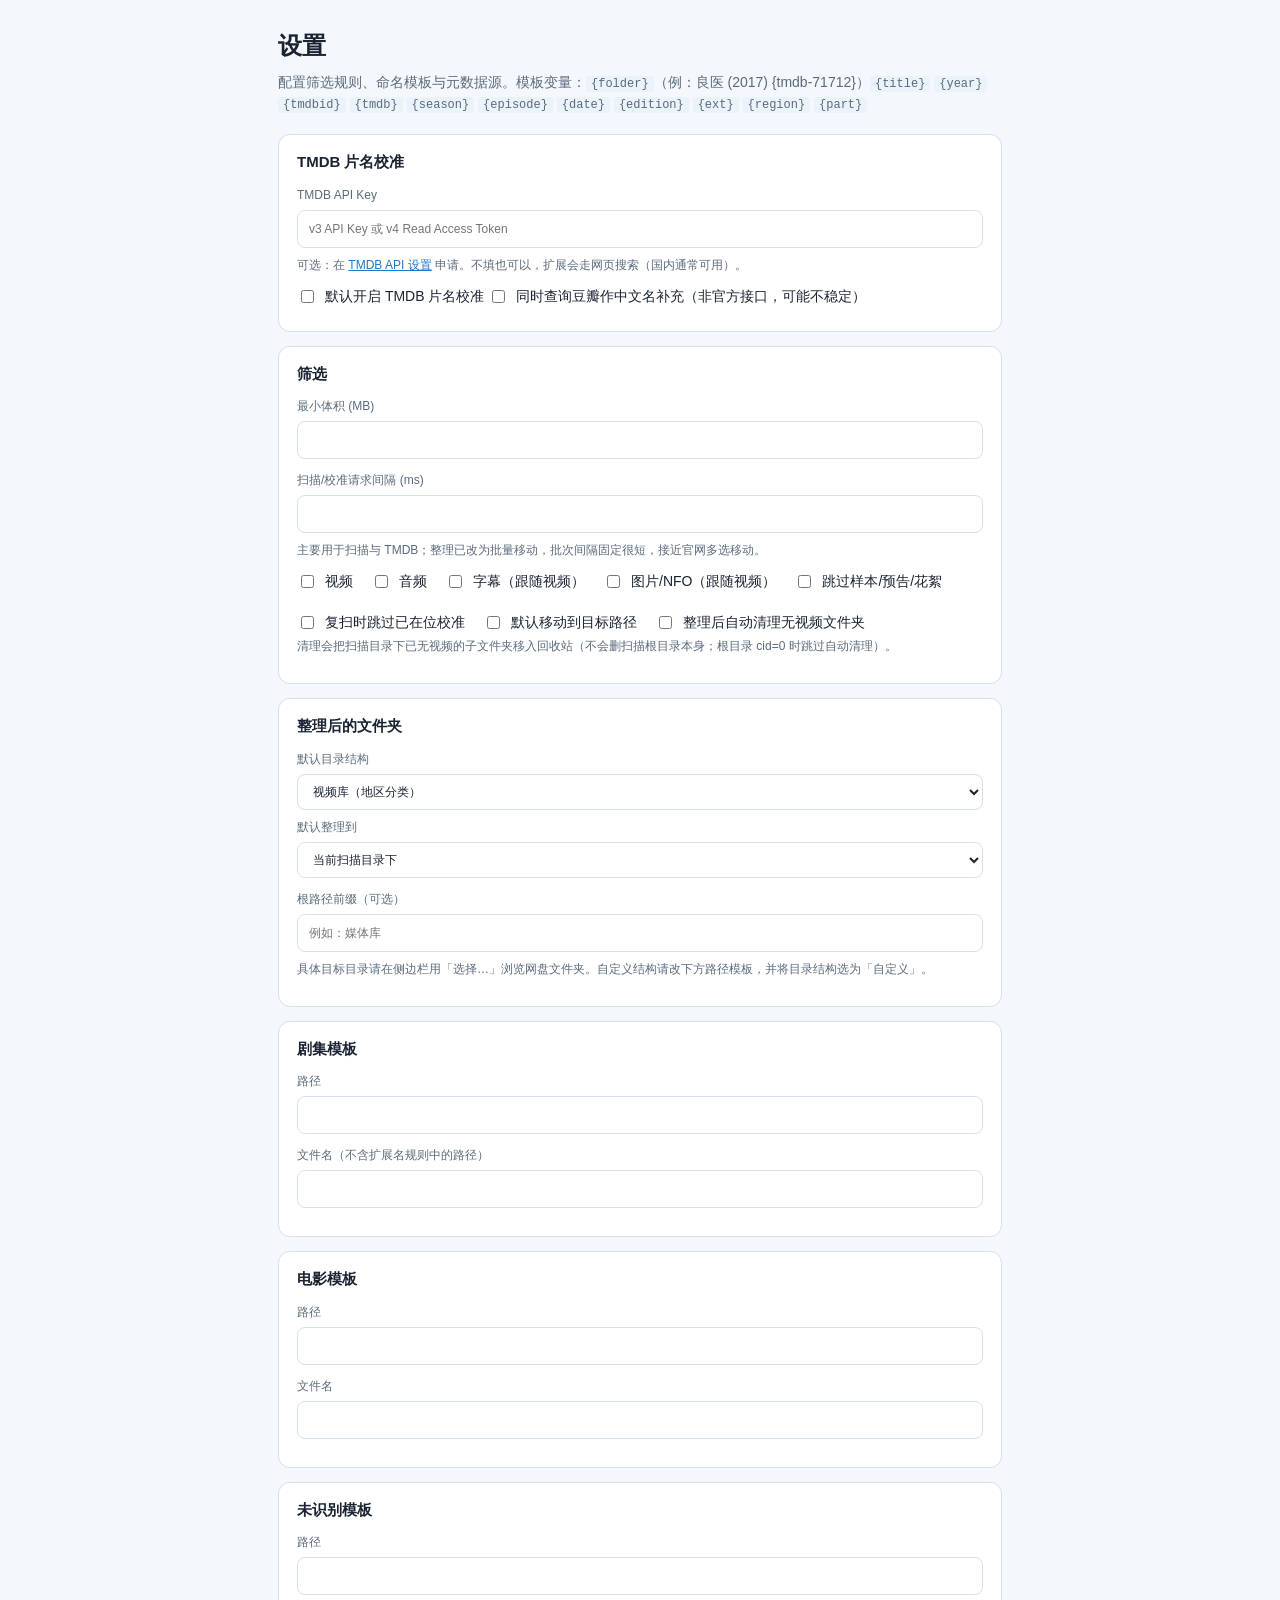
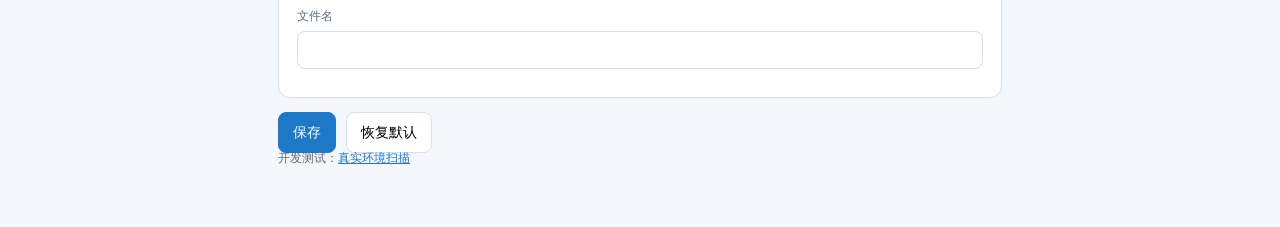
==== options/index.html @ e5c8a72b "Initial release: 115 媒体整理 Chrome MV3 extension. Scan, parse, TMDB-calibrate, and batch organize medi" ====
<!DOCTYPE html>
<html lang="zh-CN">
<head>
  <meta charset="UTF-8" />
  <meta name="viewport" content="width=device-width, initial-scale=1" />
  <title>115 媒体整理 · 设置</title>
  <link rel="stylesheet" href="style.css" />
</head>
<body>
  <main>
    <header>
      <h1>设置</h1>
      <p>配置筛选规则、命名模板与元数据源。模板变量：<code>{folder}</code>（例：良医 (2017) {tmdb-71712}）<code>{title}</code> <code>{year}</code> <code>{tmdbid}</code> <code>{tmdb}</code> <code>{season}</code> <code>{episode}</code> <code>{date}</code> <code>{edition}</code> <code>{ext}</code> <code>{region}</code> <code>{part}</code></p>
    </header>

    <form id="form">
      <section>
        <h2>TMDB 片名校准</h2>
        <label class="row">
          <span>TMDB API Key</span>
          <input id="tmdbApiKey" type="password" autocomplete="off" placeholder="v3 API Key 或 v4 Read Access Token" />
        </label>
        <p class="hint">可选：在 <a href="https://www.themoviedb.org/settings/api" target="_blank" rel="noreferrer">TMDB API 设置</a> 申请。不填也可以，扩展会走网页搜索（国内通常可用）。</p>
        <label class="check">
          <input id="enableMetadata" type="checkbox" />
          <span>默认开启 TMDB 片名校准</span>
        </label>
        <label class="check">
          <input id="preferDouban" type="checkbox" />
          <span>同时查询豆瓣作中文名补充（非官方接口，可能不稳定）</span>
        </label>
      </section>

      <section>
        <h2>筛选</h2>
        <label class="row">
          <span>最小体积 (MB)</span>
          <input id="minSizeMB" type="number" min="0" step="1" />
        </label>
        <label class="row">
          <span>扫描/校准请求间隔 (ms)</span>
          <input id="requestDelayMs" type="number" min="0" step="50" />
        </label>
        <p class="hint">主要用于扫描与 TMDB；整理已改为批量移动，批次间隔固定很短，接近官网多选移动。</p>
        <div class="checks">
          <label class="check"><input id="includeVideo" type="checkbox" /> 视频</label>
          <label class="check"><input id="includeAudio" type="checkbox" /> 音频</label>
          <label class="check"><input id="includeSubtitle" type="checkbox" /> 字幕（跟随视频）</label>
          <label class="check"><input id="includeImage" type="checkbox" /> 图片/NFO（跟随视频）</label>
          <label class="check"><input id="skipJunkMedia" type="checkbox" /> 跳过样本/预告/花絮</label>
          <label class="check"><input id="skipCalibrateOrganized" type="checkbox" /> 复扫时跳过已在位校准</label>
          <label class="check"><input id="moveFiles" type="checkbox" /> 默认移动到目标路径</label>
          <label class="check"><input id="cleanEmptyFolders" type="checkbox" /> 整理后自动清理无视频文件夹</label>
        </div>
        <p class="hint">清理会把扫描目录下已无视频的子文件夹移入回收站（不会删扫描根目录本身；根目录 cid=0 时跳过自动清理）。</p>
      </section>

      <section>
        <h2>整理后的文件夹</h2>
        <label class="row">
          <span>默认目录结构</span>
          <select id="folderLayout"></select>
        </label>
        <p class="hint" id="folderLayoutHint"></p>
        <label class="row">
          <span>默认整理到</span>
          <select id="targetMode">
            <option value="scan">当前扫描目录下</option>
            <option value="cid">指定网盘目录（侧边栏选择）</option>
          </select>
        </label>
        <label class="row">
          <span>根路径前缀（可选）</span>
          <input id="targetBasePath" type="text" placeholder="例如：媒体库" />
        </label>
        <p class="hint">具体目标目录请在侧边栏用「选择…」浏览网盘文件夹。自定义结构请改下方路径模板，并将目录结构选为「自定义」。</p>
      </section>

      <section>
        <h2>剧集模板</h2>
        <label class="row">
          <span>路径</span>
          <input id="tvPathTemplate" type="text" />
        </label>
        <label class="row">
          <span>文件名（不含扩展名规则中的路径）</span>
          <input id="tvNameTemplate" type="text" />
        </label>
      </section>

      <section>
        <h2>电影模板</h2>
        <label class="row">
          <span>路径</span>
          <input id="moviePathTemplate" type="text" />
        </label>
        <label class="row">
          <span>文件名</span>
          <input id="movieNameTemplate" type="text" />
        </label>
      </section>

      <section>
        <h2>未识别模板</h2>
        <label class="row">
          <span>路径</span>
          <input id="unknownPathTemplate" type="text" />
        </label>
        <label class="row">
          <span>文件名</span>
          <input id="unknownNameTemplate" type="text" />
        </label>
      </section>

      <div class="footer">
        <button type="submit" class="btn primary">保存</button>
        <button type="button" id="btnReset" class="btn">恢复默认</button>
        <span id="msg" class="msg"></span>
      </div>
    </form>
    <p class="hint">开发测试：<a id="realTestLink" href="../tools/real-test.html" target="_blank" rel="noreferrer">真实环境扫描</a></p>
  </main>

  <script type="module" src="options.js"></script>
</body>
</html>
---- options/style.css ----
:root {
  --bg: #f4f7fb;
  --surface: #fff;
  --text: #1a2332;
  --muted: #5b6b7c;
  --line: #d7e0ea;
  --primary: #1e78c8;
  --radius: 12px;
  --font: "Segoe UI", "PingFang SC", "Hiragino Sans GB", "Microsoft YaHei", sans-serif;
}

* { box-sizing: border-box; }

body {
  margin: 0;
  font: 14px/1.5 var(--font);
  color: var(--text);
  background:
    radial-gradient(1000px 320px at 10% -20%, #d9ebff 0%, transparent 55%),
    var(--bg);
  min-height: 100vh;
}

main {
  max-width: 760px;
  margin: 0 auto;
  padding: 28px 18px 48px;
}

header h1 {
  margin: 0 0 8px;
  font-size: 24px;
}

header p {
  margin: 0 0 20px;
  color: var(--muted);
}

code {
  background: #eaf2fa;
  padding: 1px 5px;
  border-radius: 4px;
  font-size: 12px;
}

section {
  background: var(--surface);
  border: 1px solid var(--line);
  border-radius: var(--radius);
  padding: 16px 18px;
  margin-bottom: 14px;
}

section h2 {
  margin: 0 0 12px;
  font-size: 15px;
}

.row {
  display: grid;
  gap: 6px;
  margin-bottom: 12px;
  color: var(--muted);
  font-size: 12px;
}

.row input,
.row select {
  width: 100%;
  border: 1px solid var(--line);
  border-radius: 8px;
  padding: 9px 11px;
  font: inherit;
  color: var(--text);
  background: #fff;
}

.hint {
  margin: -4px 0 12px;
  color: var(--muted);
  font-size: 12px;
}

.hint a {
  color: var(--primary);
}

.checks {
  display: flex;
  flex-wrap: wrap;
  gap: 12px 18px;
}

.check {
  display: inline-flex;
  align-items: center;
  gap: 8px;
  margin-bottom: 8px;
}

.footer {
  display: flex;
  align-items: center;
  gap: 10px;
  flex-wrap: wrap;
}

.btn {
  border: 1px solid var(--line);
  background: #fff;
  border-radius: 8px;
  padding: 9px 14px;
  cursor: pointer;
  font: inherit;
}

.btn.primary {
  background: var(--primary);
  border-color: var(--primary);
  color: #fff;
}

.msg {
  color: var(--muted);
  font-size: 13px;
}

.msg.ok { color: #2a7a4b; }
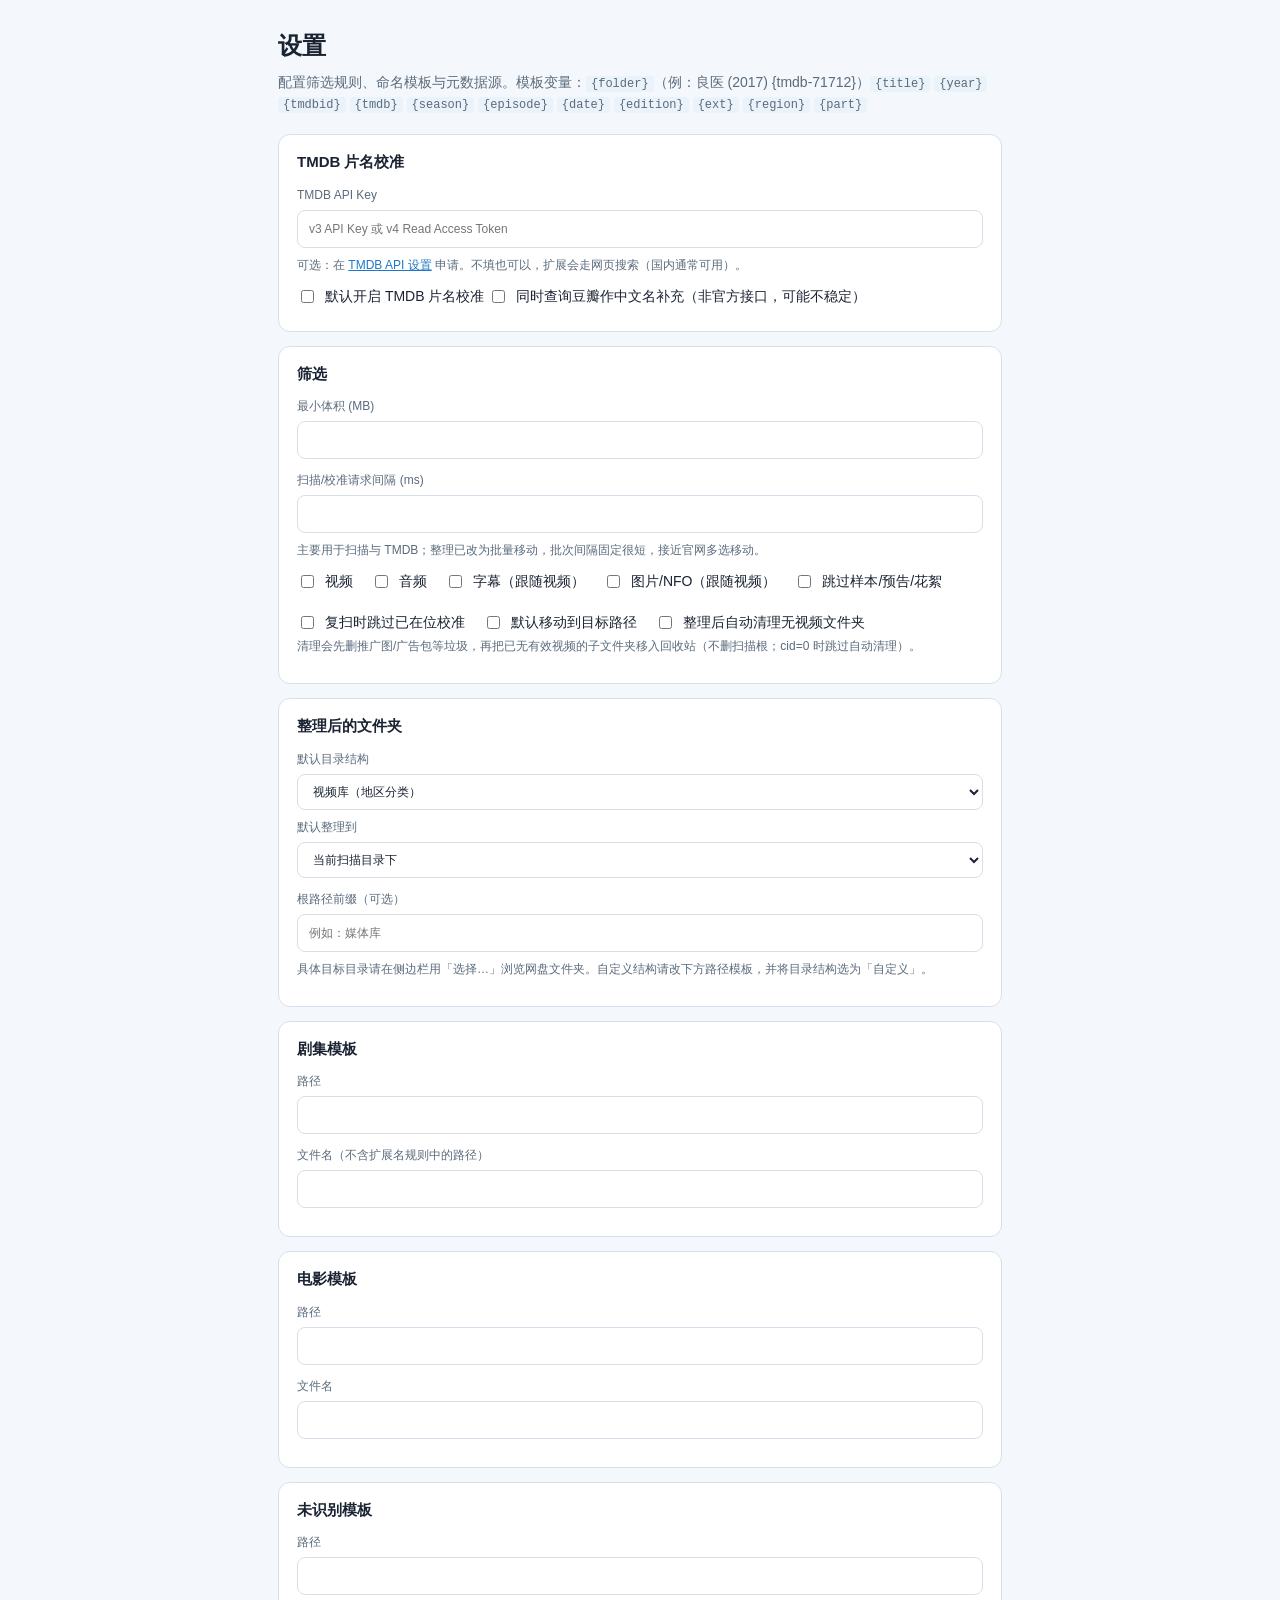
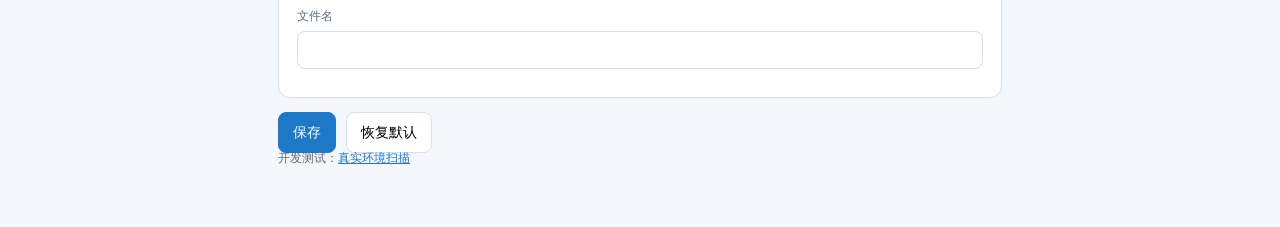
==== commit 8516aead: "Harden ad cleanup and organize reliability through 0.0.49. Detect promo dumps by name and ≤30MB stub" ====
--- a/options/index.html
+++ b/options/index.html
@@ -52,7 +52,7 @@
           <label class="check"><input id="moveFiles" type="checkbox" /> 默认移动到目标路径</label>
           <label class="check"><input id="cleanEmptyFolders" type="checkbox" /> 整理后自动清理无视频文件夹</label>
         </div>
-        <p class="hint">清理会把扫描目录下已无视频的子文件夹移入回收站（不会删扫描根目录本身；根目录 cid=0 时跳过自动清理）。</p>
+        <p class="hint">清理会先删推广图/广告包等垃圾，再把已无有效视频的子文件夹移入回收站（不删扫描根；cid=0 时跳过自动清理）。</p>
       </section>
 
       <section>
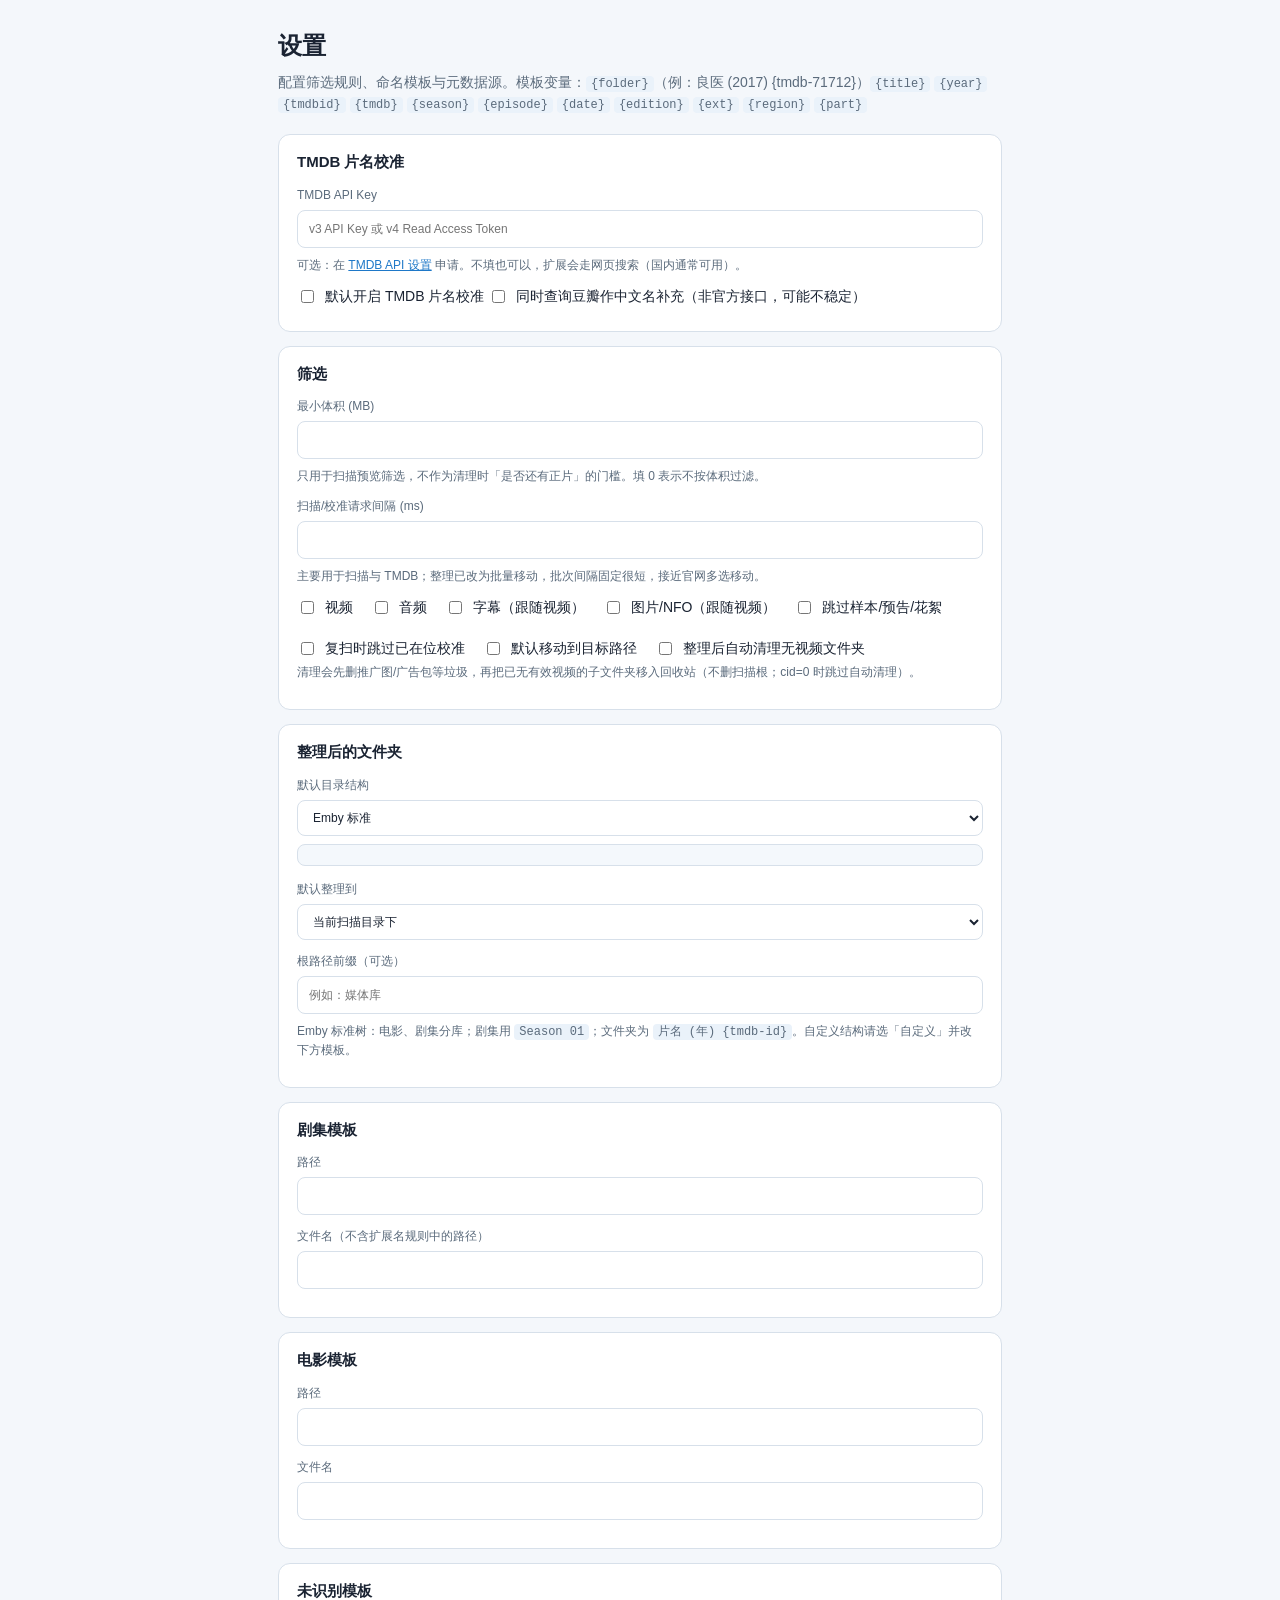
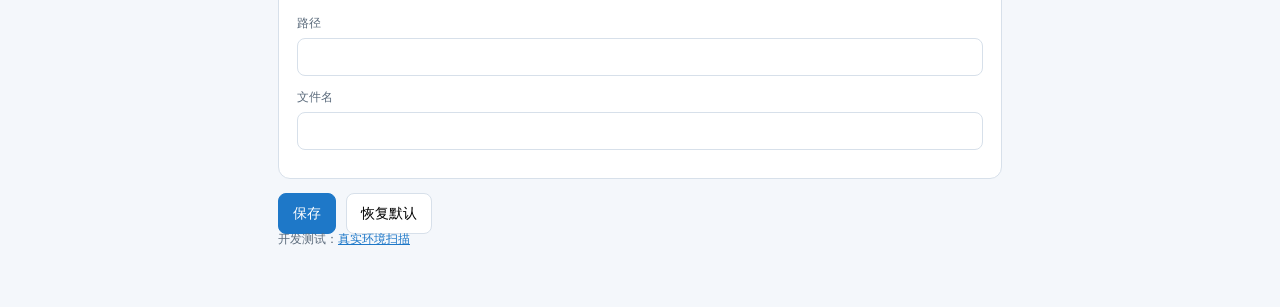
==== commit b3342253: "Ship 0.0.50 with Emby library trees and clearer empty states. Default organize layout now matches Em" ====
--- a/options/index.html
+++ b/options/index.html
@@ -37,6 +37,7 @@
           <span>最小体积 (MB)</span>
           <input id="minSizeMB" type="number" min="0" step="1" />
         </label>
+        <p class="hint">只用于扫描预览筛选，不作为清理时「是否还有正片」的门槛。填 0 表示不按体积过滤。</p>
         <label class="row">
           <span>扫描/校准请求间隔 (ms)</span>
           <input id="requestDelayMs" type="number" min="0" step="50" />
@@ -62,6 +63,7 @@
           <select id="folderLayout"></select>
         </label>
         <p class="hint" id="folderLayoutHint"></p>
+        <pre class="layout-tree" id="folderLayoutTree" aria-label="Emby 目录树预览"></pre>
         <label class="row">
           <span>默认整理到</span>
           <select id="targetMode">
@@ -73,9 +75,10 @@
           <span>根路径前缀（可选）</span>
           <input id="targetBasePath" type="text" placeholder="例如：媒体库" />
         </label>
-        <p class="hint">具体目标目录请在侧边栏用「选择…」浏览网盘文件夹。自定义结构请改下方路径模板，并将目录结构选为「自定义」。</p>
+        <p class="hint">Emby 标准树：电影、剧集分库；剧集用 <code>Season 01</code>；文件夹为 <code>片名 (年) {tmdb-id}</code>。自定义结构请选「自定义」并改下方模板。</p>
       </section>
 
+      <div id="templateSections">
       <section>
         <h2>剧集模板</h2>
         <label class="row">
@@ -111,6 +114,7 @@
           <input id="unknownNameTemplate" type="text" />
         </label>
       </section>
+      </div>
 
       <div class="footer">
         <button type="submit" class="btn primary">保存</button>
--- a/options/style.css
+++ b/options/style.css
@@ -86,6 +86,24 @@
   color: var(--primary);
 }
 
+.layout-tree {
+  margin: 0 0 14px;
+  padding: 10px 12px;
+  background: #f4f8fc;
+  border: 1px solid var(--line);
+  border-radius: 8px;
+  font-family: ui-monospace, "SF Mono", Menlo, Consolas, monospace;
+  font-size: 12px;
+  line-height: 1.45;
+  color: var(--text);
+  white-space: pre;
+  overflow-x: auto;
+}
+
+#templateSections[hidden] {
+  display: none;
+}
+
 .checks {
   display: flex;
   flex-wrap: wrap;
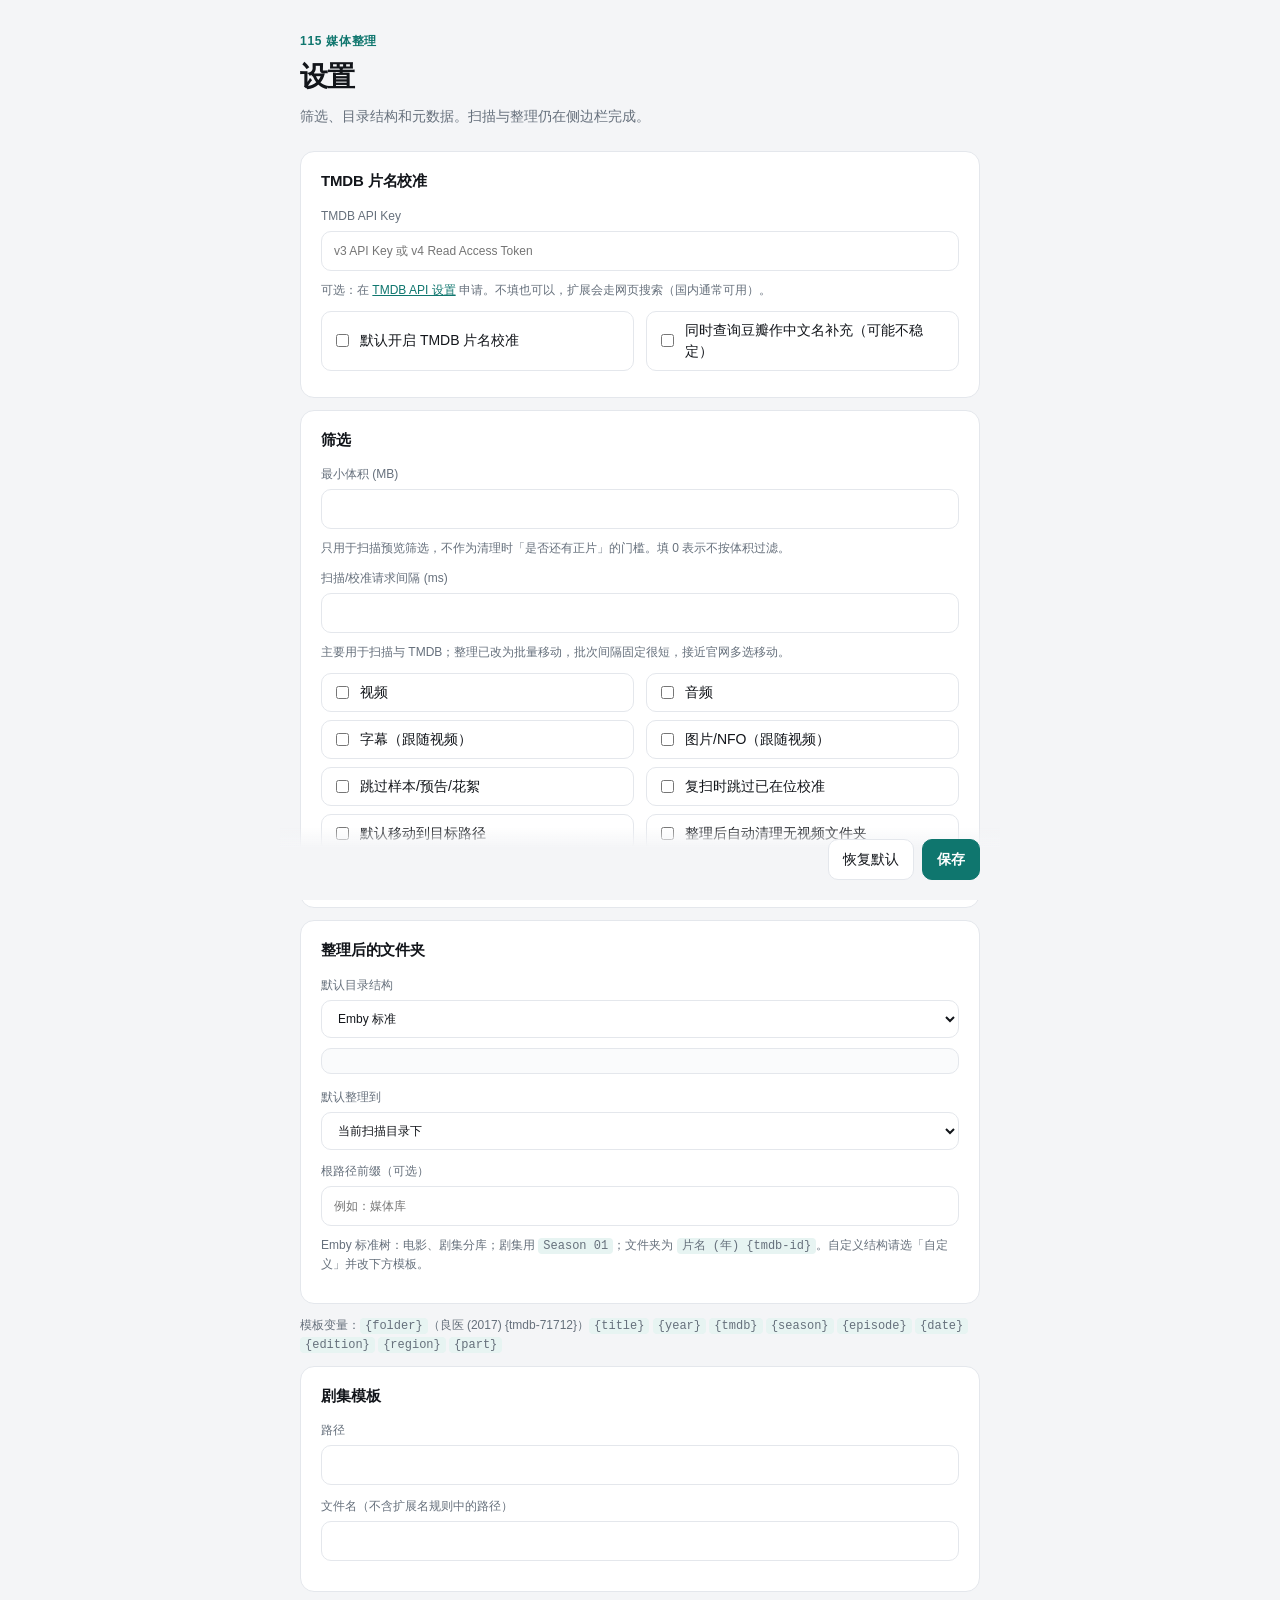
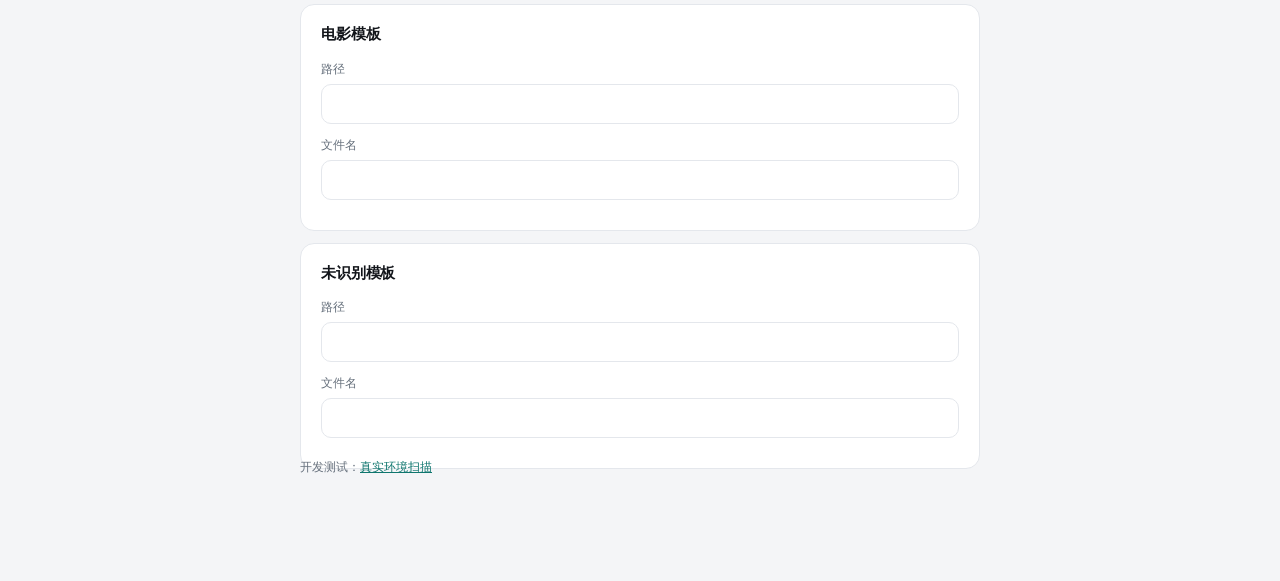
==== commit 108dc891: "Tighten the organizer UI so scan results stay readable. Keep the work row, filters, and destination " ====
--- a/options/index.html
+++ b/options/index.html
@@ -9,8 +9,9 @@
 <body>
   <main>
     <header>
+      <p class="eyebrow">115 媒体整理</p>
       <h1>设置</h1>
-      <p>配置筛选规则、命名模板与元数据源。模板变量：<code>{folder}</code>（例：良医 (2017) {tmdb-71712}）<code>{title}</code> <code>{year}</code> <code>{tmdbid}</code> <code>{tmdb}</code> <code>{season}</code> <code>{episode}</code> <code>{date}</code> <code>{edition}</code> <code>{ext}</code> <code>{region}</code> <code>{part}</code></p>
+      <p>筛选、目录结构和元数据。扫描与整理仍在侧边栏完成。</p>
     </header>
 
     <form id="form">
@@ -21,14 +22,16 @@
           <input id="tmdbApiKey" type="password" autocomplete="off" placeholder="v3 API Key 或 v4 Read Access Token" />
         </label>
         <p class="hint">可选：在 <a href="https://www.themoviedb.org/settings/api" target="_blank" rel="noreferrer">TMDB API 设置</a> 申请。不填也可以，扩展会走网页搜索（国内通常可用）。</p>
-        <label class="check">
-          <input id="enableMetadata" type="checkbox" />
-          <span>默认开启 TMDB 片名校准</span>
-        </label>
-        <label class="check">
-          <input id="preferDouban" type="checkbox" />
-          <span>同时查询豆瓣作中文名补充（非官方接口，可能不稳定）</span>
-        </label>
+        <div class="checks">
+          <label class="check">
+            <input id="enableMetadata" type="checkbox" />
+            <span>默认开启 TMDB 片名校准</span>
+          </label>
+          <label class="check">
+            <input id="preferDouban" type="checkbox" />
+            <span>同时查询豆瓣作中文名补充（可能不稳定）</span>
+          </label>
+        </div>
       </section>
 
       <section>
@@ -79,6 +82,7 @@
       </section>
 
       <div id="templateSections">
+      <p class="hint template-vars">模板变量：<code>{folder}</code>（良医 (2017) {tmdb-71712}）<code>{title}</code> <code>{year}</code> <code>{tmdb}</code> <code>{season}</code> <code>{episode}</code> <code>{date}</code> <code>{edition}</code> <code>{region}</code> <code>{part}</code></p>
       <section>
         <h2>剧集模板</h2>
         <label class="row">
@@ -117,9 +121,11 @@
       </div>
 
       <div class="footer">
-        <button type="submit" class="btn primary">保存</button>
-        <button type="button" id="btnReset" class="btn">恢复默认</button>
         <span id="msg" class="msg"></span>
+        <div class="footer-actions">
+          <button type="button" id="btnReset" class="btn">恢复默认</button>
+          <button type="submit" class="btn primary">保存</button>
+        </div>
       </div>
     </form>
     <p class="hint">开发测试：<a id="realTestLink" href="../tools/real-test.html" target="_blank" rel="noreferrer">真实环境扫描</a></p>
--- a/options/style.css
+++ b/options/style.css
@@ -1,12 +1,15 @@
 :root {
-  --bg: #f4f7fb;
+  --bg: #f4f5f7;
   --surface: #fff;
-  --text: #1a2332;
-  --muted: #5b6b7c;
-  --line: #d7e0ea;
-  --primary: #1e78c8;
-  --radius: 12px;
-  --font: "Segoe UI", "PingFang SC", "Hiragino Sans GB", "Microsoft YaHei", sans-serif;
+  --text: #12151a;
+  --muted: #66707c;
+  --line: #e4e7ec;
+  --primary: #0f766e;
+  --primary-hover: #0b5f59;
+  --primary-soft: #e7f4f2;
+  --radius: 14px;
+  --font: "SF Pro Text", "Segoe UI", "PingFang SC", "Hiragino Sans GB", "Microsoft YaHei", sans-serif;
+  --focus: 0 0 0 3px rgba(15, 118, 110, 0.22);
 }
 
 * { box-sizing: border-box; }
@@ -15,30 +18,40 @@
   margin: 0;
   font: 14px/1.5 var(--font);
   color: var(--text);
-  background:
-    radial-gradient(1000px 320px at 10% -20%, #d9ebff 0%, transparent 55%),
-    var(--bg);
+  background: var(--bg);
   min-height: 100vh;
+  -webkit-font-smoothing: antialiased;
 }
 
 main {
-  max-width: 760px;
+  max-width: 720px;
   margin: 0 auto;
-  padding: 28px 18px 48px;
+  padding: 32px 20px 96px;
+}
+
+header .eyebrow {
+  margin: 0 0 6px;
+  color: var(--primary);
+  font-size: 12px;
+  font-weight: 600;
+  letter-spacing: 0.06em;
 }
 
 header h1 {
   margin: 0 0 8px;
-  font-size: 24px;
+  font-size: 28px;
+  letter-spacing: -0.03em;
+  font-weight: 650;
 }
 
 header p {
-  margin: 0 0 20px;
-  color: var(--muted);
+  margin: 0 0 24px;
+  color: var(--muted);
+  max-width: 42em;
 }
 
 code {
-  background: #eaf2fa;
+  background: var(--primary-soft);
   padding: 1px 5px;
   border-radius: 4px;
   font-size: 12px;
@@ -48,13 +61,16 @@
   background: var(--surface);
   border: 1px solid var(--line);
   border-radius: var(--radius);
-  padding: 16px 18px;
-  margin-bottom: 14px;
+  padding: 18px 20px;
+  margin-bottom: 12px;
 }
 
 section h2 {
-  margin: 0 0 12px;
+  margin: 0 0 14px;
   font-size: 15px;
+  font-weight: 650;
+  letter-spacing: -0.01em;
+  color: var(--text);
 }
 
 .row {
@@ -69,33 +85,40 @@
 .row select {
   width: 100%;
   border: 1px solid var(--line);
-  border-radius: 8px;
-  padding: 9px 11px;
+  border-radius: 10px;
+  padding: 10px 12px;
   font: inherit;
   color: var(--text);
   background: #fff;
 }
 
+.row input:focus,
+.row select:focus {
+  outline: none;
+  border-color: var(--primary);
+  box-shadow: var(--focus);
+}
+
 .hint {
-  margin: -4px 0 12px;
-  color: var(--muted);
-  font-size: 12px;
-}
-
-.hint a {
-  color: var(--primary);
-}
+  margin: -2px 0 12px;
+  color: var(--muted);
+  font-size: 12px;
+  line-height: 1.5;
+}
+
+.hint a { color: var(--primary); }
+.template-vars { margin: 0 0 12px; }
 
 .layout-tree {
   margin: 0 0 14px;
-  padding: 10px 12px;
-  background: #f4f8fc;
-  border: 1px solid var(--line);
-  border-radius: 8px;
+  padding: 12px 14px;
+  background: #fafbfc;
+  border: 1px solid var(--line);
+  border-radius: 10px;
   font-family: ui-monospace, "SF Mono", Menlo, Consolas, monospace;
   font-size: 12px;
-  line-height: 1.45;
-  color: var(--text);
+  line-height: 1.5;
+  color: var(--muted);
   white-space: pre;
   overflow-x: auto;
 }
@@ -105,43 +128,79 @@
 }
 
 .checks {
-  display: flex;
-  flex-wrap: wrap;
-  gap: 12px 18px;
+  display: grid;
+  grid-template-columns: repeat(auto-fill, minmax(220px, 1fr));
+  gap: 8px 12px;
+  margin: 4px 0 8px;
 }
 
 .check {
   display: inline-flex;
   align-items: center;
   gap: 8px;
-  margin-bottom: 8px;
+  margin: 0;
+  padding: 8px 10px;
+  border: 1px solid var(--line);
+  border-radius: 10px;
+  background: #fff;
+}
+
+.check:has(input:checked) {
+  border-color: transparent;
+  background: var(--primary-soft);
+}
+
+.check input {
+  accent-color: var(--primary);
 }
 
 .footer {
+  position: sticky;
+  bottom: 0;
   display: flex;
   align-items: center;
-  gap: 10px;
+  justify-content: space-between;
+  gap: 12px;
   flex-wrap: wrap;
+  margin: 8px -20px -96px;
+  padding: 12px 20px 20px;
+  background: linear-gradient(180deg, transparent, var(--bg) 28%);
+}
+
+.footer-actions {
+  display: flex;
+  gap: 8px;
+  margin-left: auto;
 }
 
 .btn {
   border: 1px solid var(--line);
   background: #fff;
-  border-radius: 8px;
+  border-radius: 10px;
   padding: 9px 14px;
   cursor: pointer;
   font: inherit;
-}
+  color: var(--text);
+}
+
+.btn:hover { background: #eef0f3; }
 
 .btn.primary {
   background: var(--primary);
   border-color: var(--primary);
   color: #fff;
-}
+  font-weight: 600;
+}
+
+.btn.primary:hover { background: var(--primary-hover); }
 
 .msg {
   color: var(--muted);
   font-size: 13px;
 }
 
-.msg.ok { color: #2a7a4b; }
+.msg.ok { color: #2f7a4f; }
+
+@media (prefers-reduced-motion: reduce) {
+  * { transition: none !important; }
+}
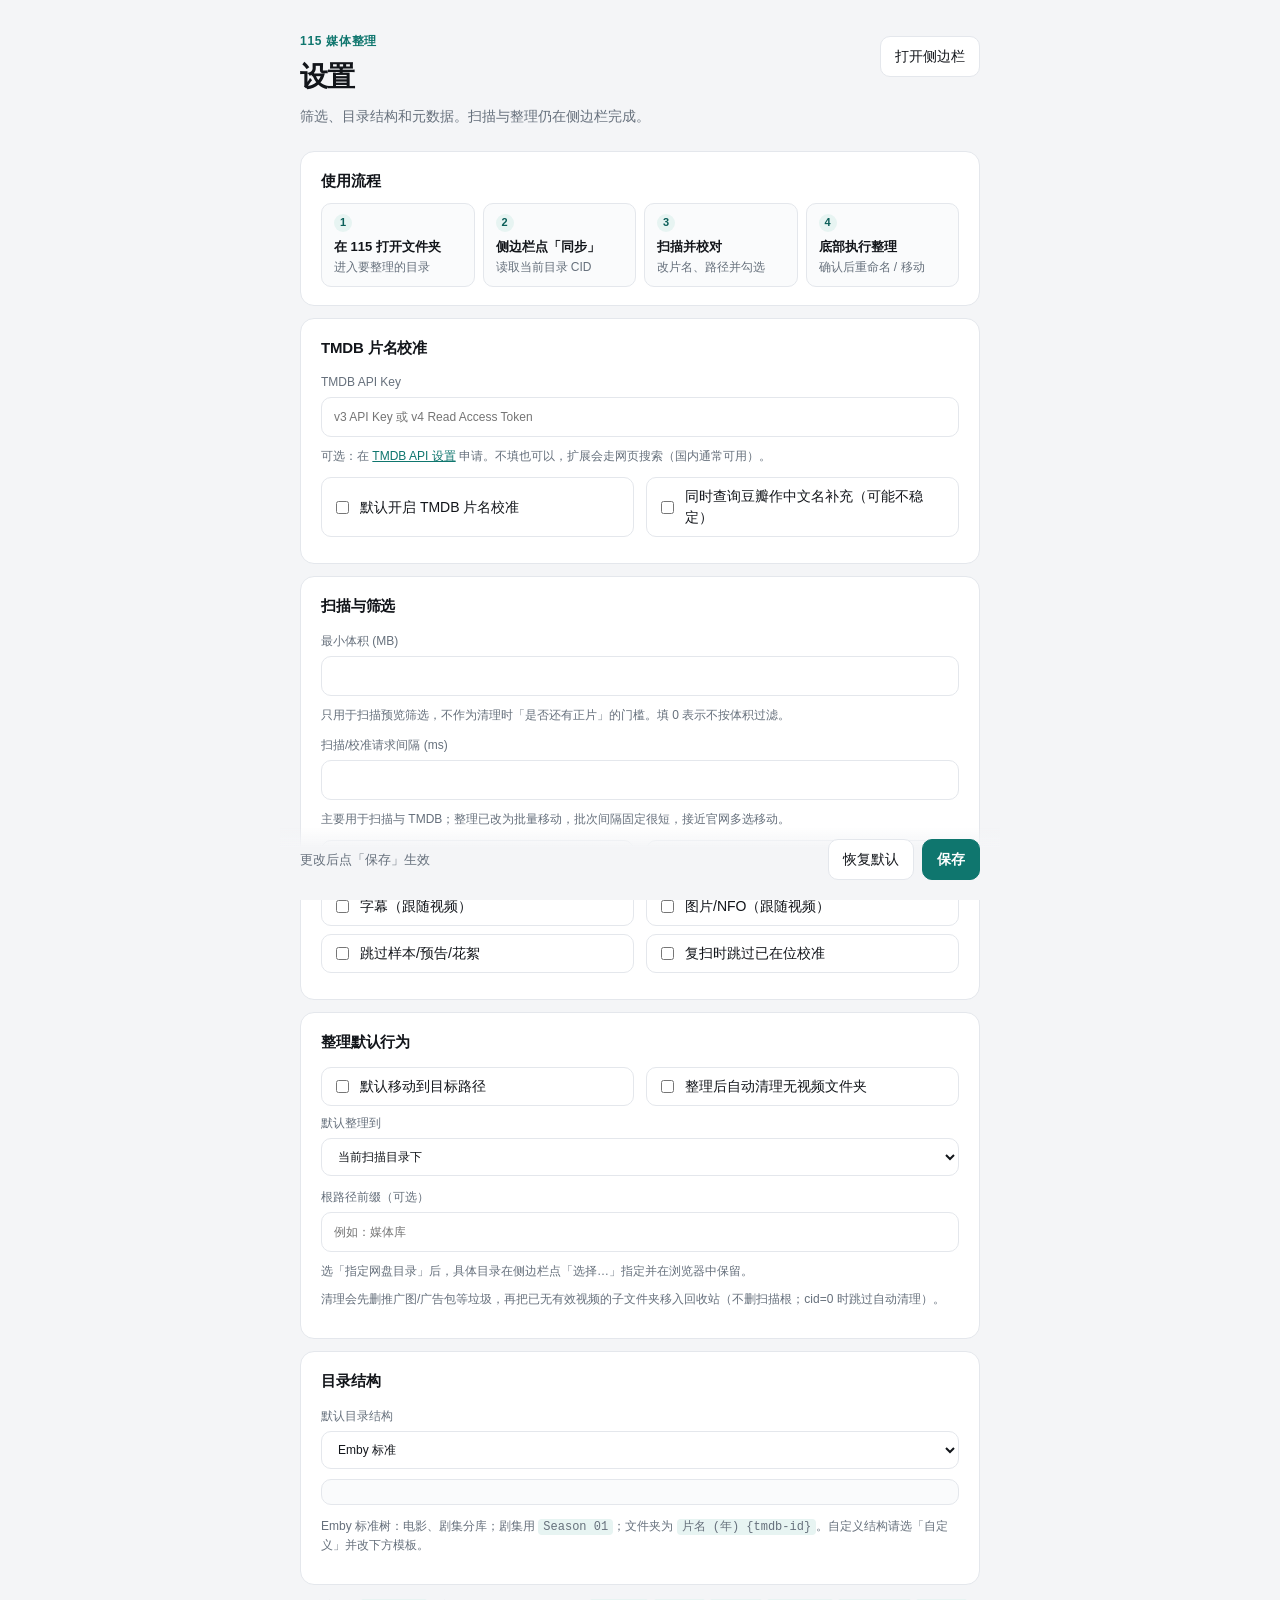
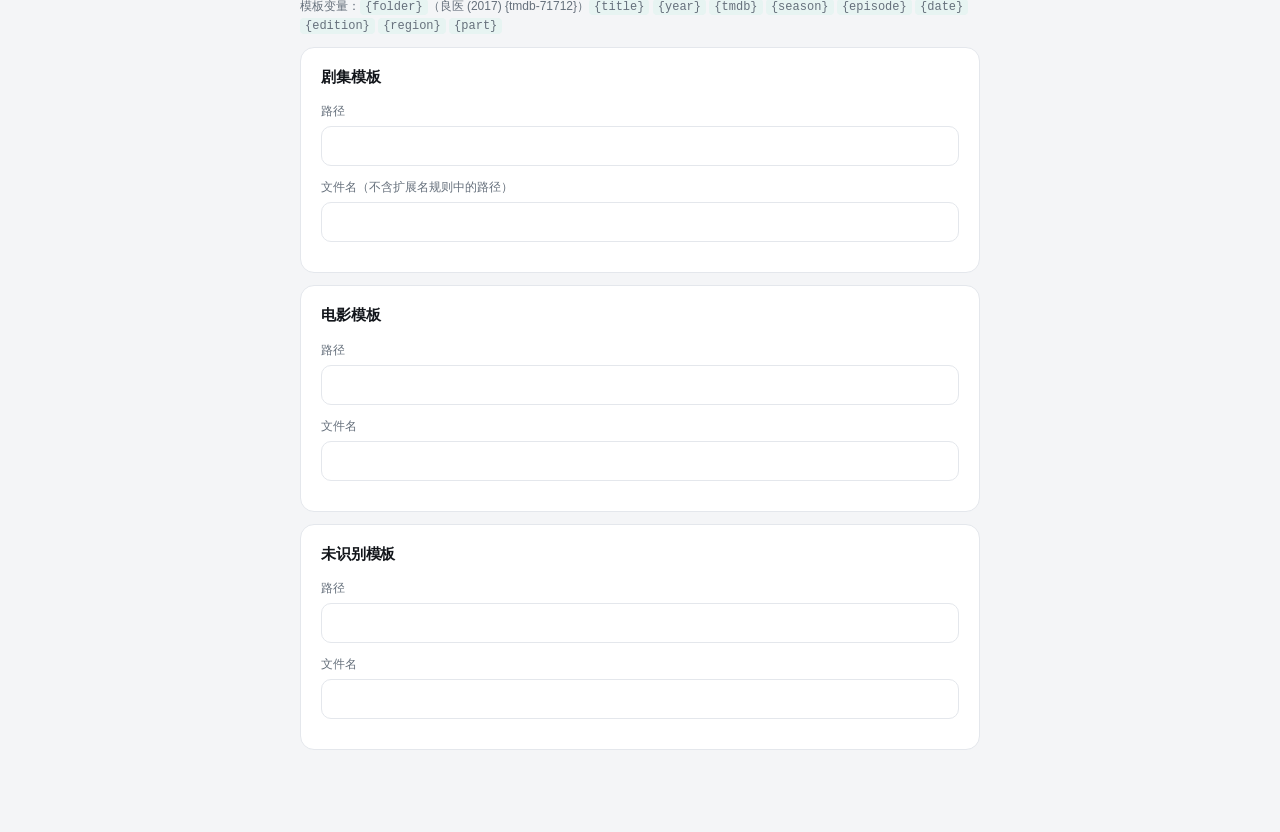
==== commit dc1cdb98: "Ship 0.0.52: progress bar tri-state, view filters, dead code cleanup" ====
--- a/options/index.html
+++ b/options/index.html
@@ -9,10 +9,25 @@
 <body>
   <main>
     <header>
-      <p class="eyebrow">115 媒体整理</p>
-      <h1>设置</h1>
-      <p>筛选、目录结构和元数据。扫描与整理仍在侧边栏完成。</p>
+      <div class="header-copy">
+        <p class="eyebrow">115 媒体整理</p>
+        <h1>设置</h1>
+        <p>筛选、目录结构和元数据。扫描与整理仍在侧边栏完成。</p>
+      </div>
+      <div class="header-actions">
+        <button type="button" id="btnOpenSidePanel" class="btn">打开侧边栏</button>
+      </div>
     </header>
+
+    <section class="usage">
+      <h2>使用流程</h2>
+      <ol class="steps">
+        <li><strong>在 115 打开文件夹</strong><span>进入要整理的目录</span></li>
+        <li><strong>侧边栏点「同步」</strong><span>读取当前目录 CID</span></li>
+        <li><strong>扫描并校对</strong><span>改片名、路径并勾选</span></li>
+        <li><strong>底部执行整理</strong><span>确认后重命名 / 移动</span></li>
+      </ol>
+    </section>
 
     <form id="form">
       <section>
@@ -35,7 +50,7 @@
       </section>
 
       <section>
-        <h2>筛选</h2>
+        <h2>扫描与筛选</h2>
         <label class="row">
           <span>最小体积 (MB)</span>
           <input id="minSizeMB" type="number" min="0" step="1" />
@@ -53,31 +68,38 @@
           <label class="check"><input id="includeImage" type="checkbox" /> 图片/NFO（跟随视频）</label>
           <label class="check"><input id="skipJunkMedia" type="checkbox" /> 跳过样本/预告/花絮</label>
           <label class="check"><input id="skipCalibrateOrganized" type="checkbox" /> 复扫时跳过已在位校准</label>
+        </div>
+      </section>
+
+      <section>
+        <h2>整理默认行为</h2>
+        <div class="checks">
           <label class="check"><input id="moveFiles" type="checkbox" /> 默认移动到目标路径</label>
           <label class="check"><input id="cleanEmptyFolders" type="checkbox" /> 整理后自动清理无视频文件夹</label>
         </div>
+        <label class="row">
+          <span>默认整理到</span>
+          <select id="targetMode">
+            <option value="scan">当前扫描目录下</option>
+            <option value="cid">指定网盘目录（在侧边栏选择）</option>
+          </select>
+        </label>
+        <label class="row">
+          <span>根路径前缀（可选）</span>
+          <input id="targetBasePath" type="text" placeholder="例如：媒体库" />
+        </label>
+        <p class="hint">选「指定网盘目录」后，具体目录在侧边栏点「选择…」指定并在浏览器中保留。</p>
         <p class="hint">清理会先删推广图/广告包等垃圾，再把已无有效视频的子文件夹移入回收站（不删扫描根；cid=0 时跳过自动清理）。</p>
       </section>
 
       <section>
-        <h2>整理后的文件夹</h2>
+        <h2>目录结构</h2>
         <label class="row">
           <span>默认目录结构</span>
           <select id="folderLayout"></select>
         </label>
         <p class="hint" id="folderLayoutHint"></p>
         <pre class="layout-tree" id="folderLayoutTree" aria-label="Emby 目录树预览"></pre>
-        <label class="row">
-          <span>默认整理到</span>
-          <select id="targetMode">
-            <option value="scan">当前扫描目录下</option>
-            <option value="cid">指定网盘目录（侧边栏选择）</option>
-          </select>
-        </label>
-        <label class="row">
-          <span>根路径前缀（可选）</span>
-          <input id="targetBasePath" type="text" placeholder="例如：媒体库" />
-        </label>
         <p class="hint">Emby 标准树：电影、剧集分库；剧集用 <code>Season 01</code>；文件夹为 <code>片名 (年) {tmdb-id}</code>。自定义结构请选「自定义」并改下方模板。</p>
       </section>
 
@@ -121,14 +143,13 @@
       </div>
 
       <div class="footer">
-        <span id="msg" class="msg"></span>
+        <span id="msg" class="msg">更改后点「保存」生效</span>
         <div class="footer-actions">
           <button type="button" id="btnReset" class="btn">恢复默认</button>
           <button type="submit" class="btn primary">保存</button>
         </div>
       </div>
     </form>
-    <p class="hint">开发测试：<a id="realTestLink" href="../tools/real-test.html" target="_blank" rel="noreferrer">真实环境扫描</a></p>
   </main>
 
   <script type="module" src="options.js"></script>
--- a/options/style.css
+++ b/options/style.css
@@ -29,6 +29,20 @@
   padding: 32px 20px 96px;
 }
 
+header {
+  display: flex;
+  align-items: flex-start;
+  justify-content: space-between;
+  gap: 16px;
+  flex-wrap: wrap;
+}
+
+.header-actions {
+  display: flex;
+  gap: 8px;
+  padding-top: 4px;
+}
+
 header .eyebrow {
   margin: 0 0 6px;
   color: var(--primary);
@@ -48,6 +62,57 @@
   margin: 0 0 24px;
   color: var(--muted);
   max-width: 42em;
+}
+
+.usage h2 {
+  margin-bottom: 10px;
+}
+
+.steps {
+  list-style: none;
+  counter-reset: step;
+  margin: 0;
+  padding: 0;
+  display: grid;
+  grid-template-columns: repeat(auto-fit, minmax(150px, 1fr));
+  gap: 8px;
+}
+
+.steps li {
+  display: flex;
+  flex-direction: column;
+  gap: 3px;
+  padding: 10px 12px;
+  border: 1px solid var(--line);
+  border-radius: 10px;
+  background: #fafbfc;
+}
+
+.steps li::before {
+  counter-increment: step;
+  content: counter(step);
+  display: inline-flex;
+  align-items: center;
+  justify-content: center;
+  width: 18px;
+  height: 18px;
+  margin-bottom: 2px;
+  border-radius: 50%;
+  background: var(--primary-soft);
+  color: var(--primary-hover);
+  font-size: 11px;
+  font-weight: 650;
+}
+
+.steps li strong {
+  font-size: 13px;
+  color: var(--text);
+}
+
+.steps li span {
+  color: var(--muted);
+  font-size: 12px;
+  line-height: 1.4;
 }
 
 code {
@@ -185,6 +250,11 @@
 
 .btn:hover { background: #eef0f3; }
 
+.btn:disabled {
+  opacity: 0.5;
+  cursor: not-allowed;
+}
+
 .btn.primary {
   background: var(--primary);
   border-color: var(--primary);
@@ -200,6 +270,7 @@
 }
 
 .msg.ok { color: #2f7a4f; }
+.msg.warn { color: #9a6700; }
 
 @media (prefers-reduced-motion: reduce) {
   * { transition: none !important; }
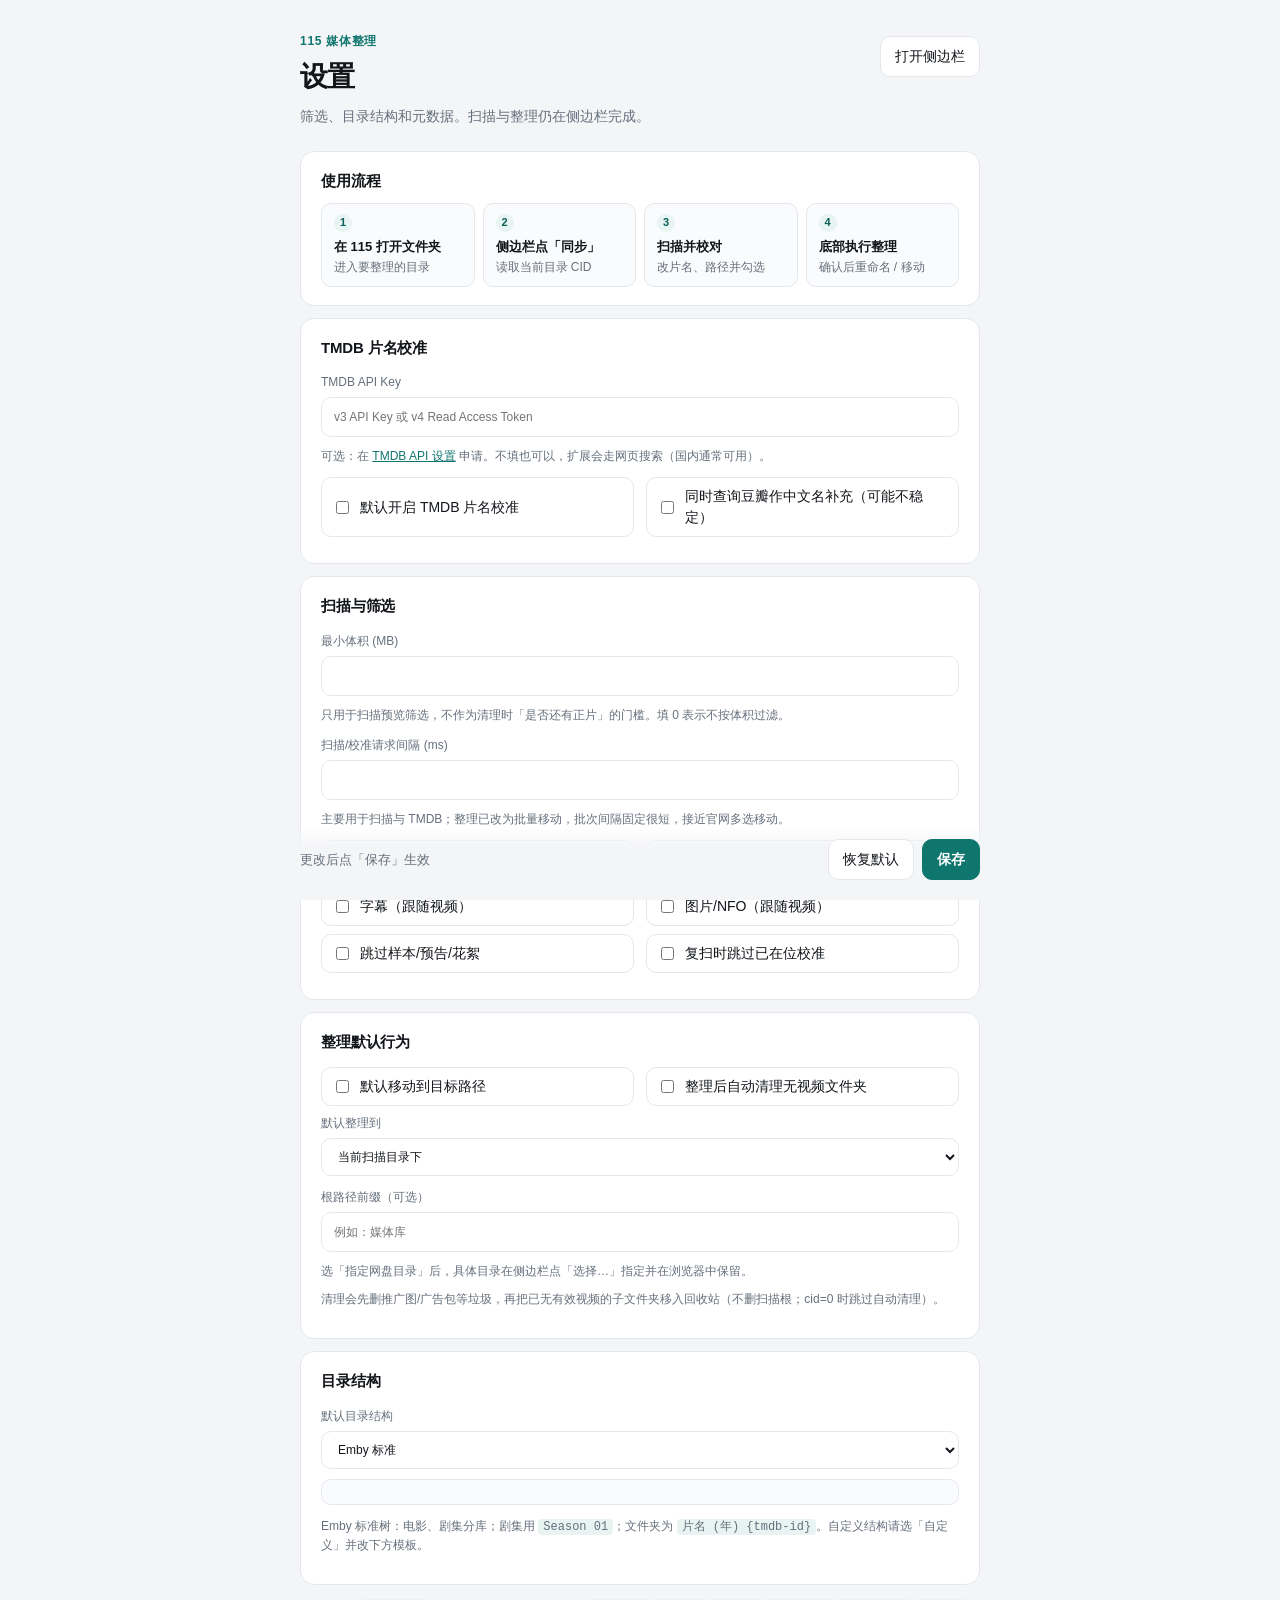
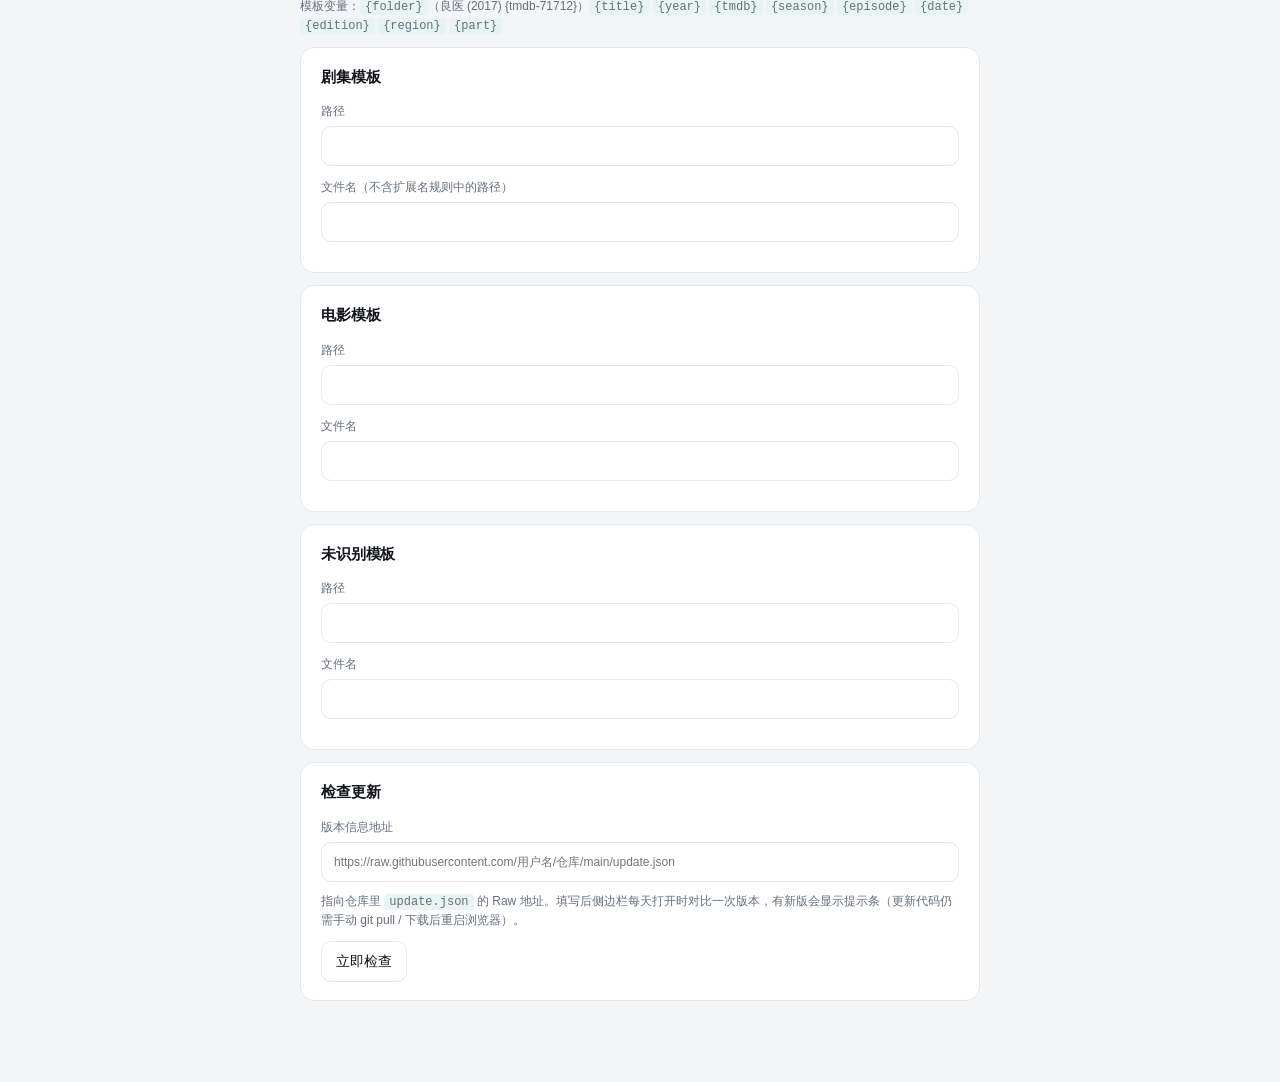
==== commit 46daacb4: "0.0.56：GitHub 版本检查提醒（update.json + 侧边栏提示条 + 设置页手动检查）" ====
--- a/options/index.html
+++ b/options/index.html
@@ -142,6 +142,18 @@
       </section>
       </div>
 
+      <section>
+        <h2>检查更新</h2>
+        <label class="row">
+          <span>版本信息地址</span>
+          <input id="updateCheckUrl" type="text" placeholder="https://raw.githubusercontent.com/用户名/仓库/main/update.json" />
+        </label>
+        <p class="hint">指向仓库里 <code>update.json</code> 的 Raw 地址。填写后侧边栏每天打开时对比一次版本，有新版会显示提示条（更新代码仍需手动 git pull / 下载后重启浏览器）。</p>
+        <div class="footer-actions">
+          <button type="button" id="btnCheckUpdate" class="btn">立即检查</button>
+        </div>
+      </section>
+
       <div class="footer">
         <span id="msg" class="msg">更改后点「保存」生效</span>
         <div class="footer-actions">
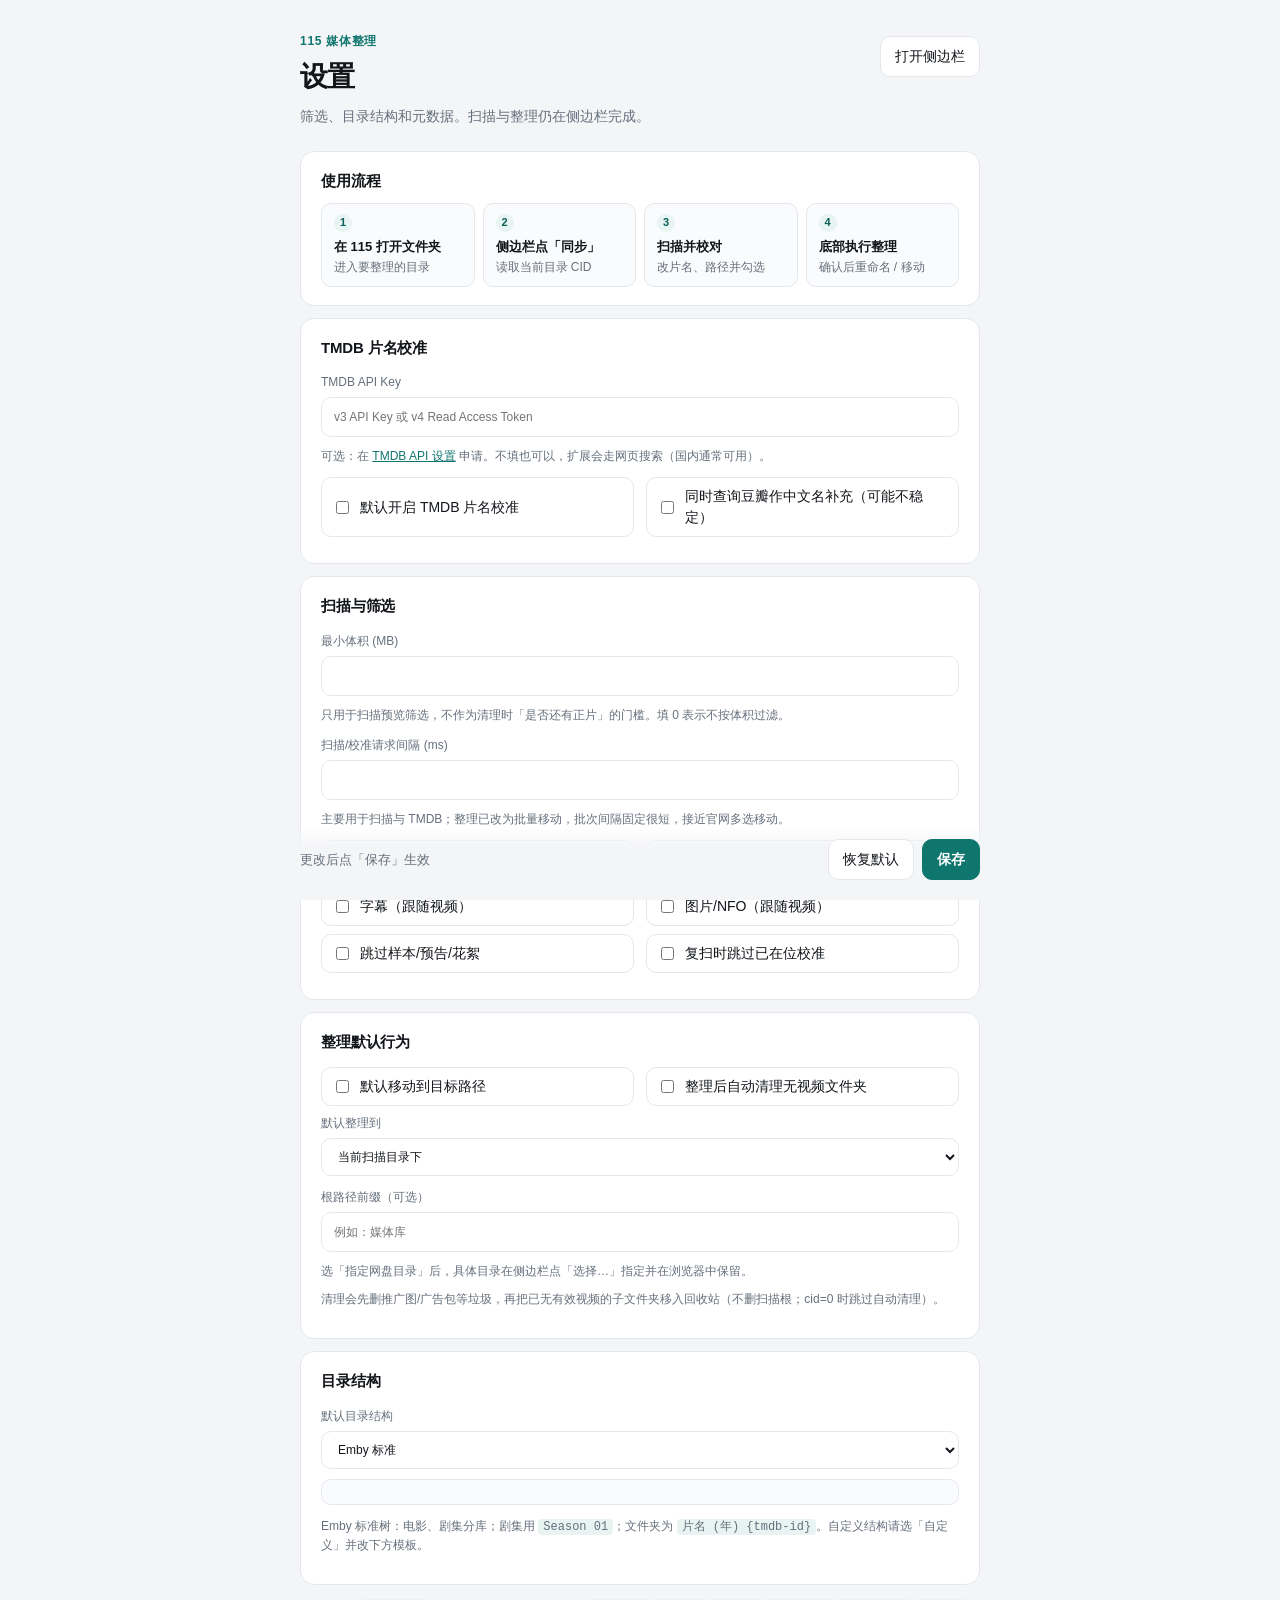
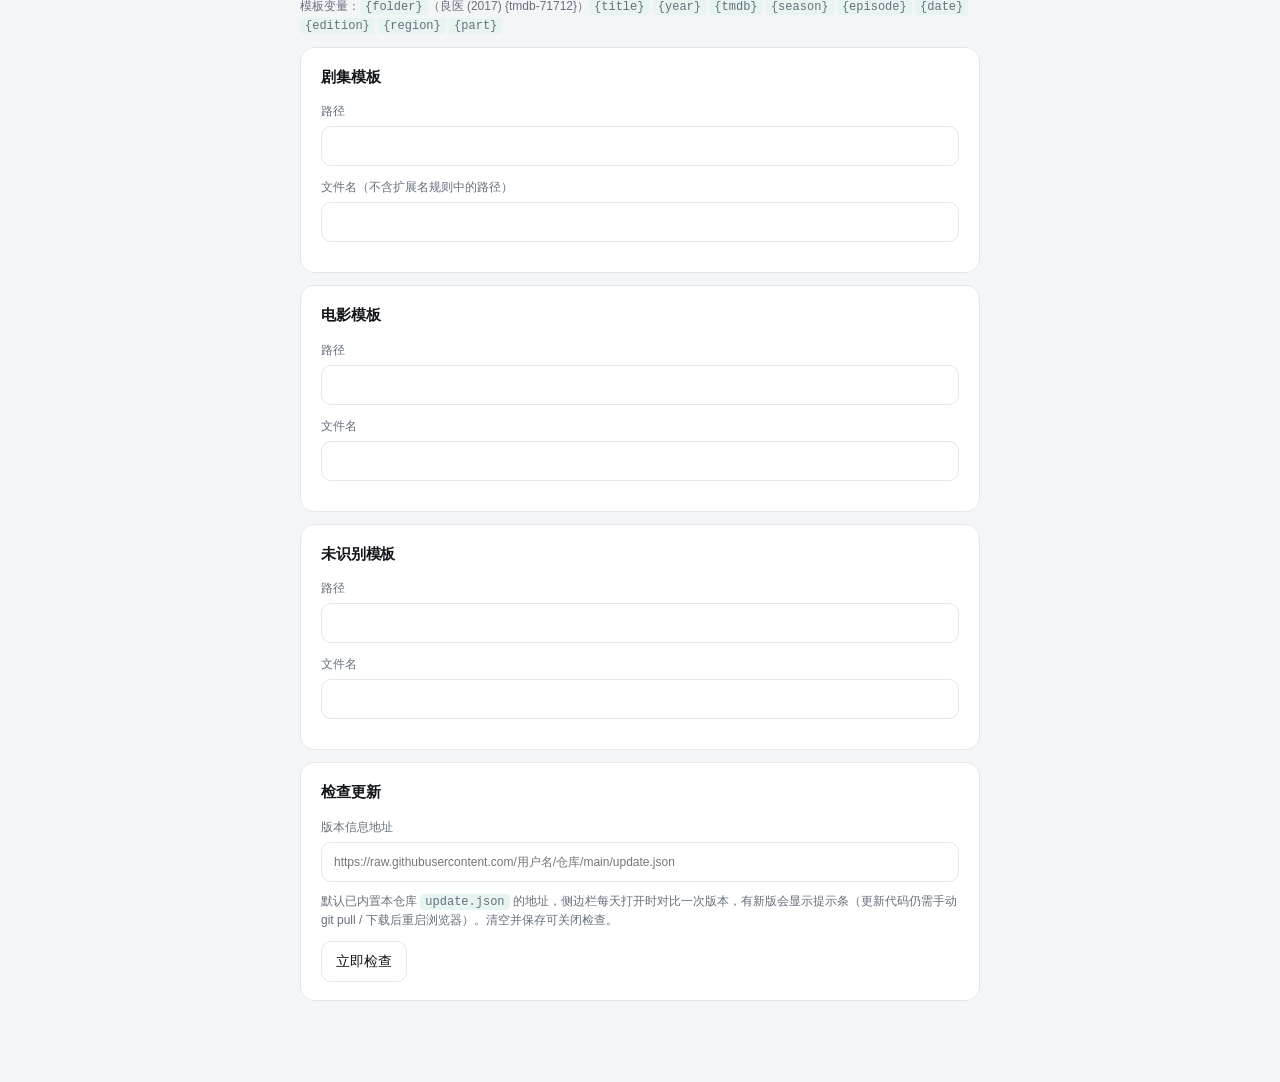
==== commit 638fa340: "0.0.57：版本检查地址默认内置，无需手动填写" ====
--- a/options/index.html
+++ b/options/index.html
@@ -148,7 +148,7 @@
           <span>版本信息地址</span>
           <input id="updateCheckUrl" type="text" placeholder="https://raw.githubusercontent.com/用户名/仓库/main/update.json" />
         </label>
-        <p class="hint">指向仓库里 <code>update.json</code> 的 Raw 地址。填写后侧边栏每天打开时对比一次版本，有新版会显示提示条（更新代码仍需手动 git pull / 下载后重启浏览器）。</p>
+        <p class="hint">默认已内置本仓库 <code>update.json</code> 的地址，侧边栏每天打开时对比一次版本，有新版会显示提示条（更新代码仍需手动 git pull / 下载后重启浏览器）。清空并保存可关闭检查。</p>
         <div class="footer-actions">
           <button type="button" id="btnCheckUpdate" class="btn">立即检查</button>
         </div>
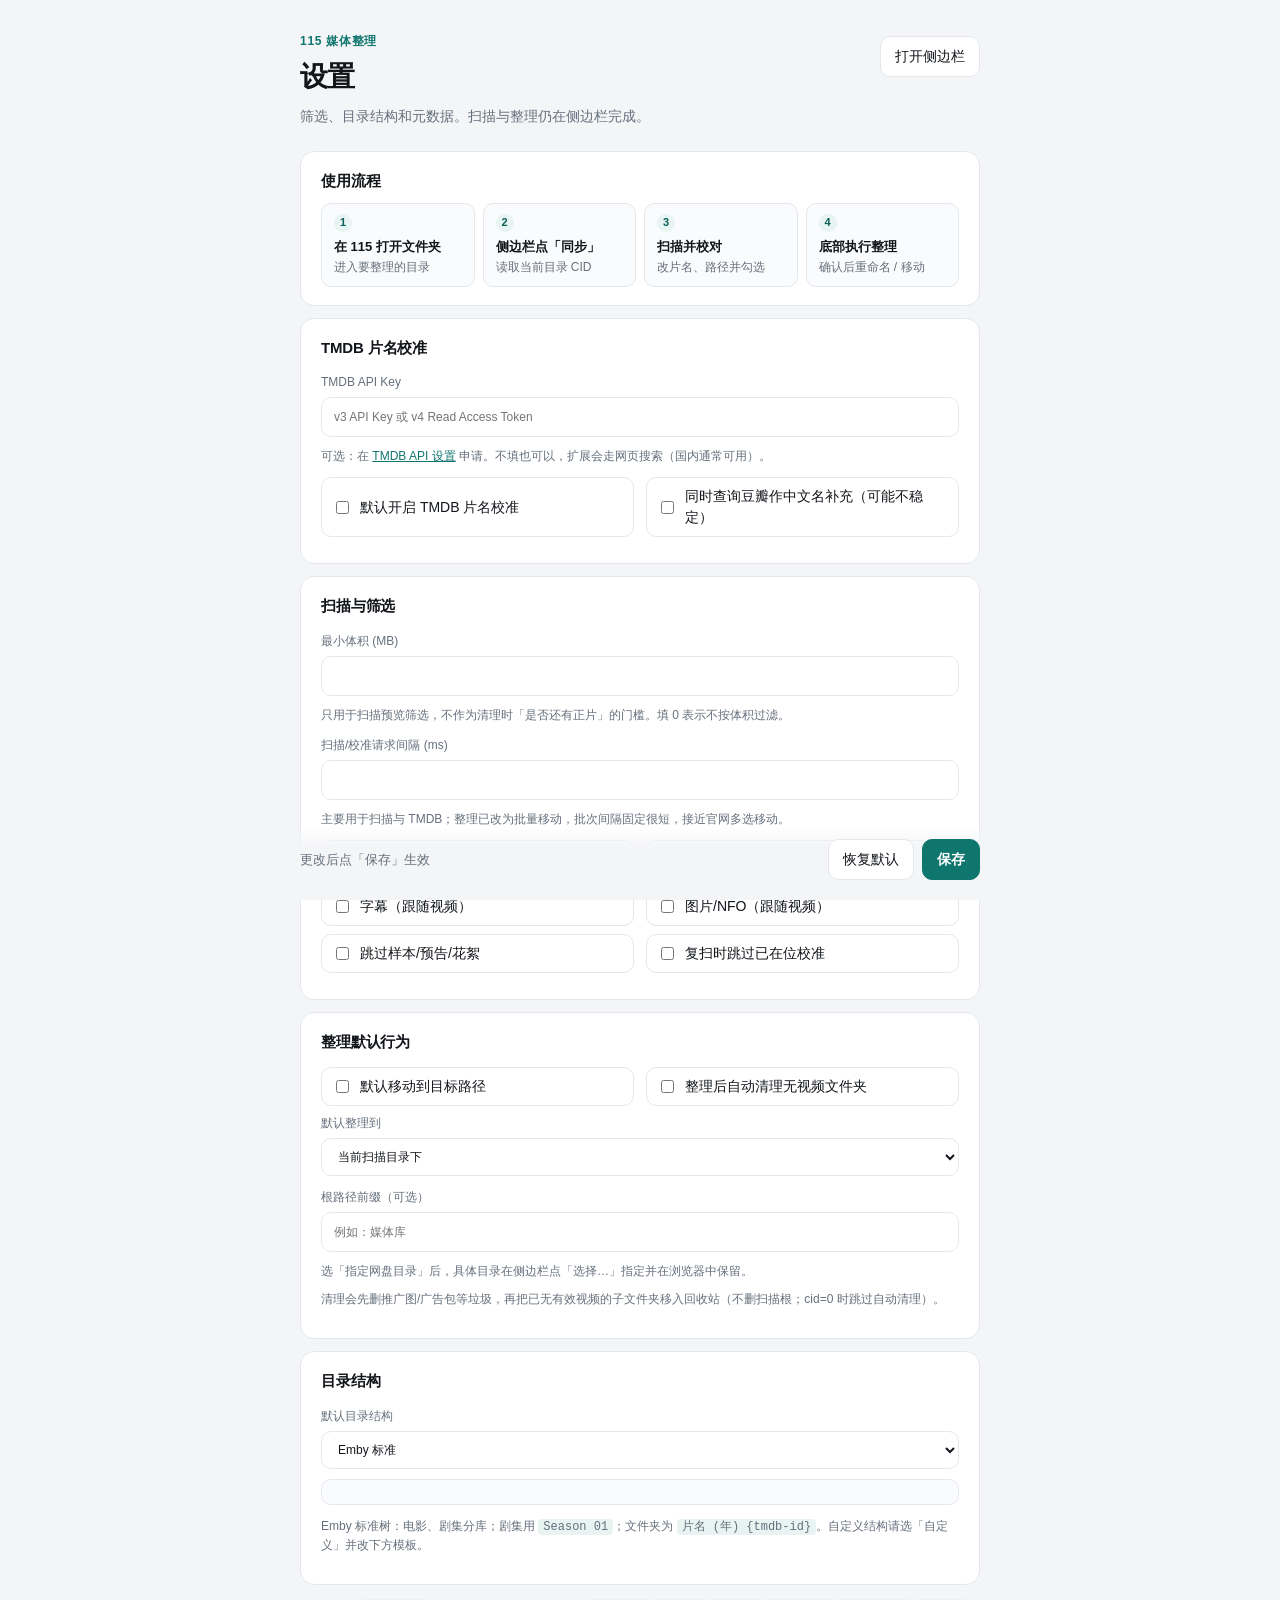
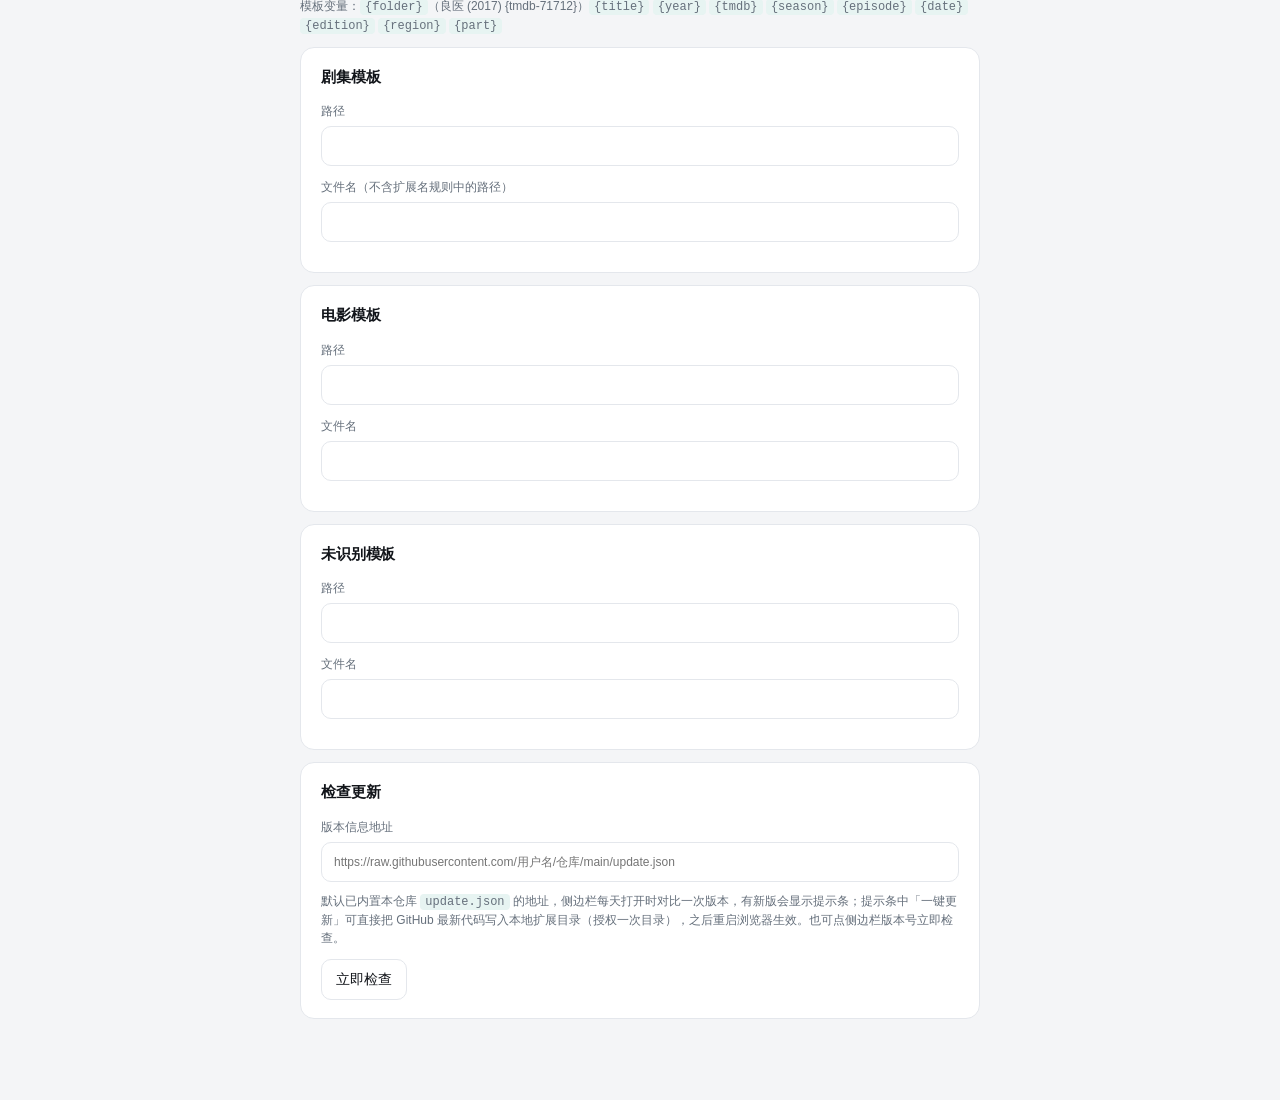
==== commit fe192ea1: "0.0.59：一键更新——授权扩展目录后直接写入 GitHub 最新代码" ====
--- a/options/index.html
+++ b/options/index.html
@@ -148,7 +148,7 @@
           <span>版本信息地址</span>
           <input id="updateCheckUrl" type="text" placeholder="https://raw.githubusercontent.com/用户名/仓库/main/update.json" />
         </label>
-        <p class="hint">默认已内置本仓库 <code>update.json</code> 的地址，侧边栏每天打开时对比一次版本，有新版会显示提示条（更新代码仍需手动 git pull / 下载后重启浏览器）。清空并保存可关闭检查。</p>
+        <p class="hint">默认已内置本仓库 <code>update.json</code> 的地址，侧边栏每天打开时对比一次版本，有新版会显示提示条；提示条中「一键更新」可直接把 GitHub 最新代码写入本地扩展目录（授权一次目录），之后重启浏览器生效。也可点侧边栏版本号立即检查。</p>
         <div class="footer-actions">
           <button type="button" id="btnCheckUpdate" class="btn">立即检查</button>
         </div>
